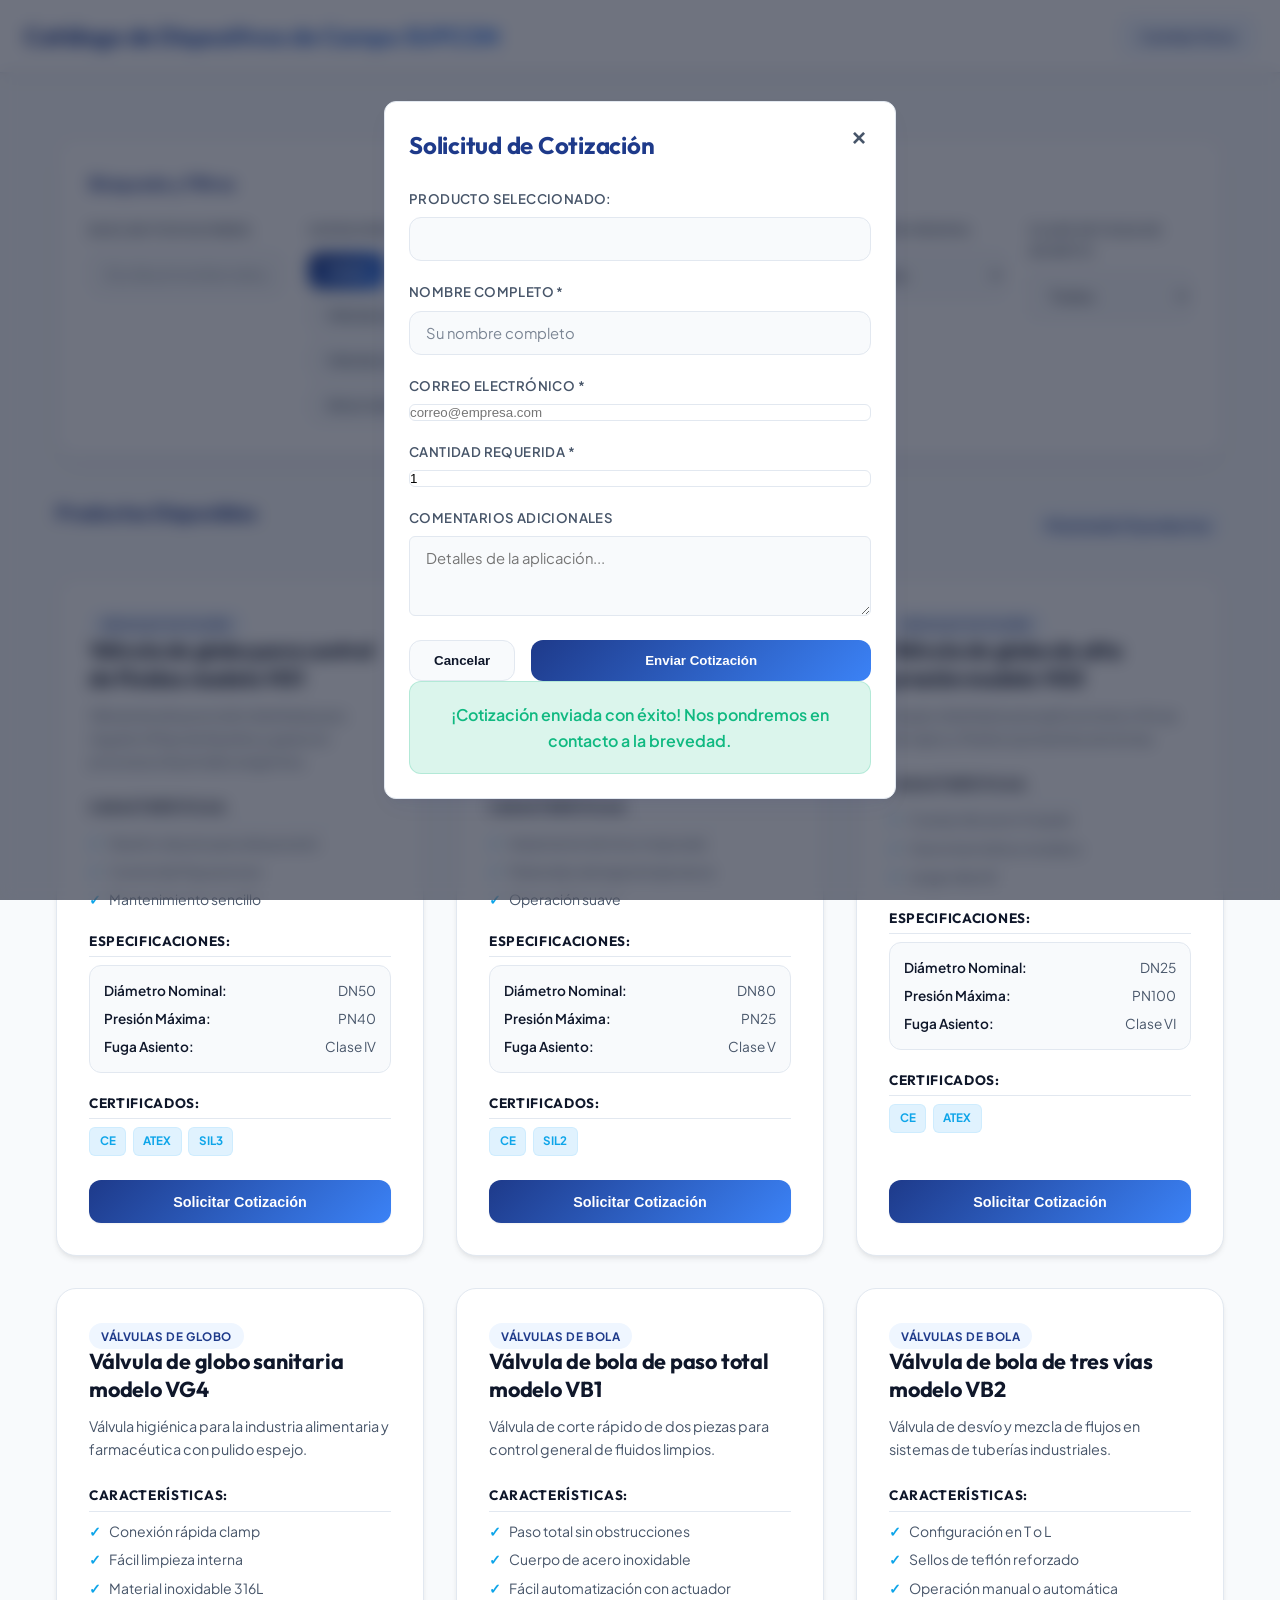
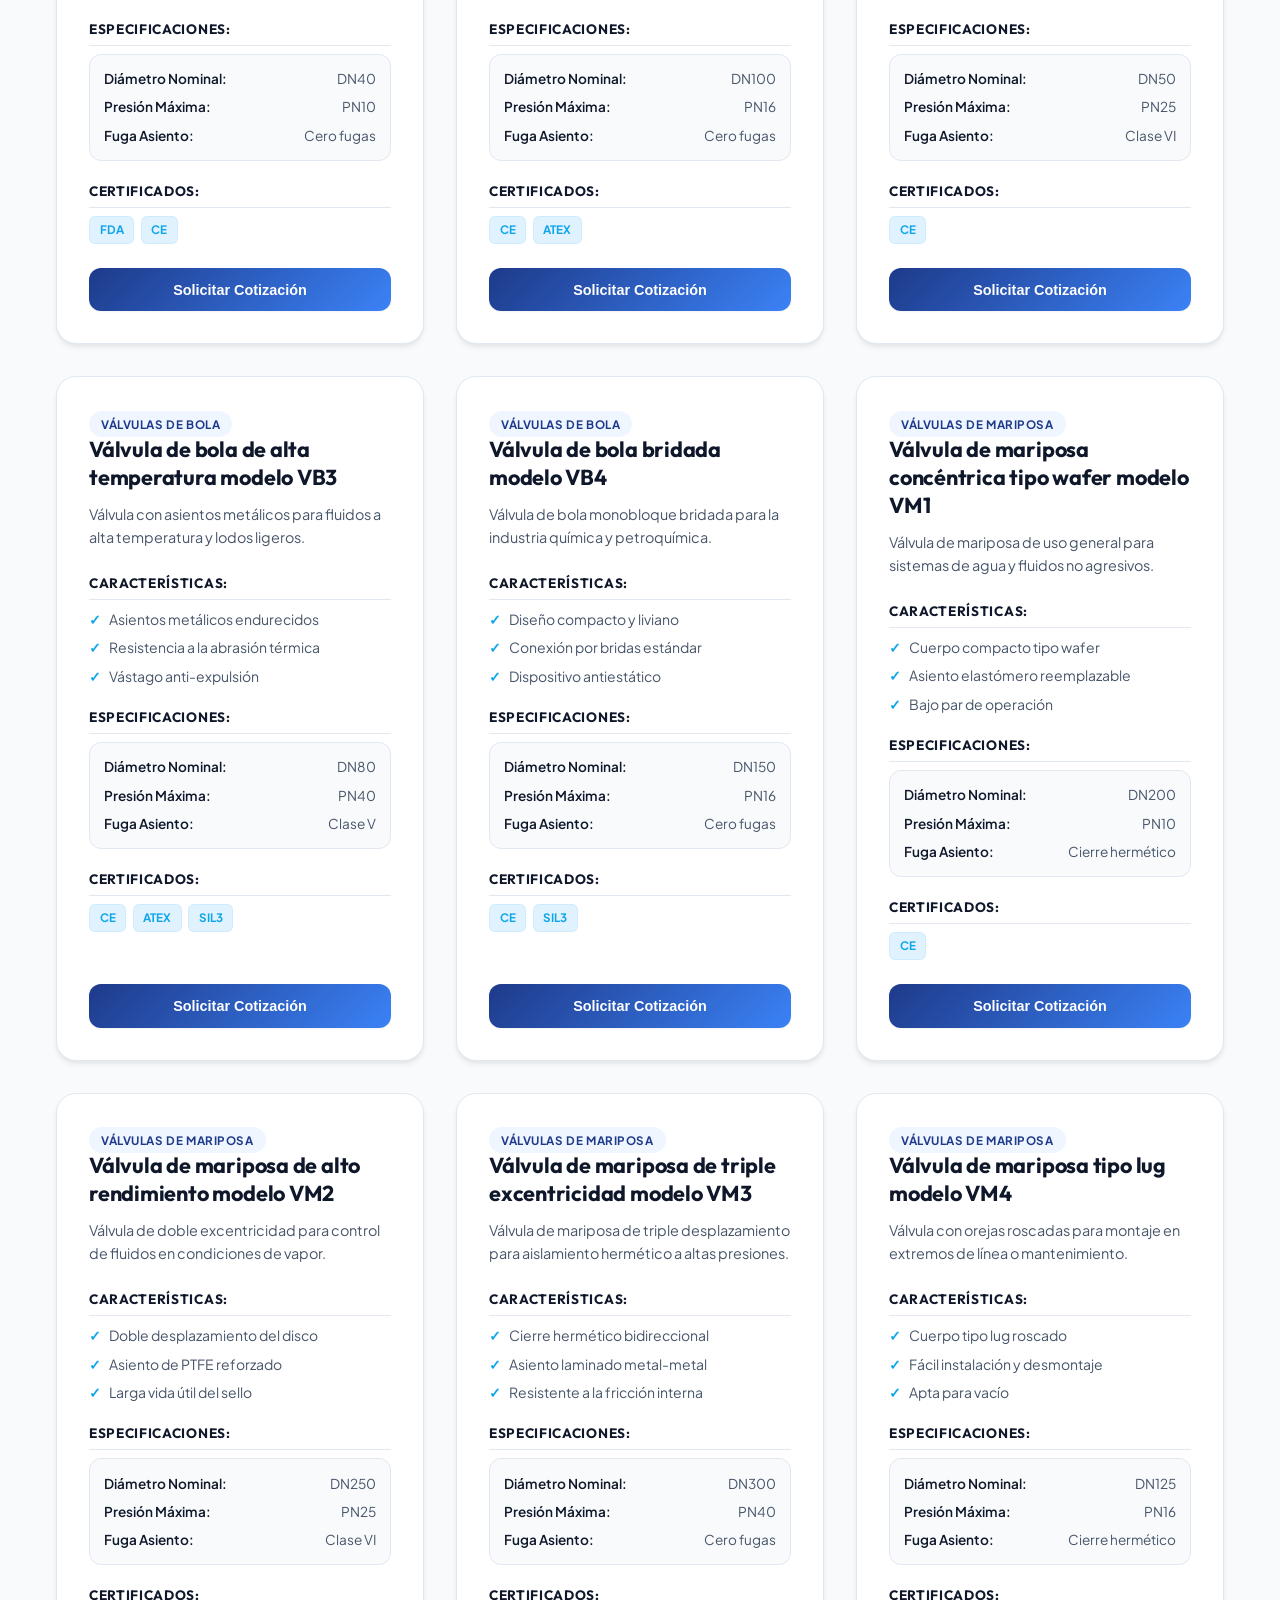
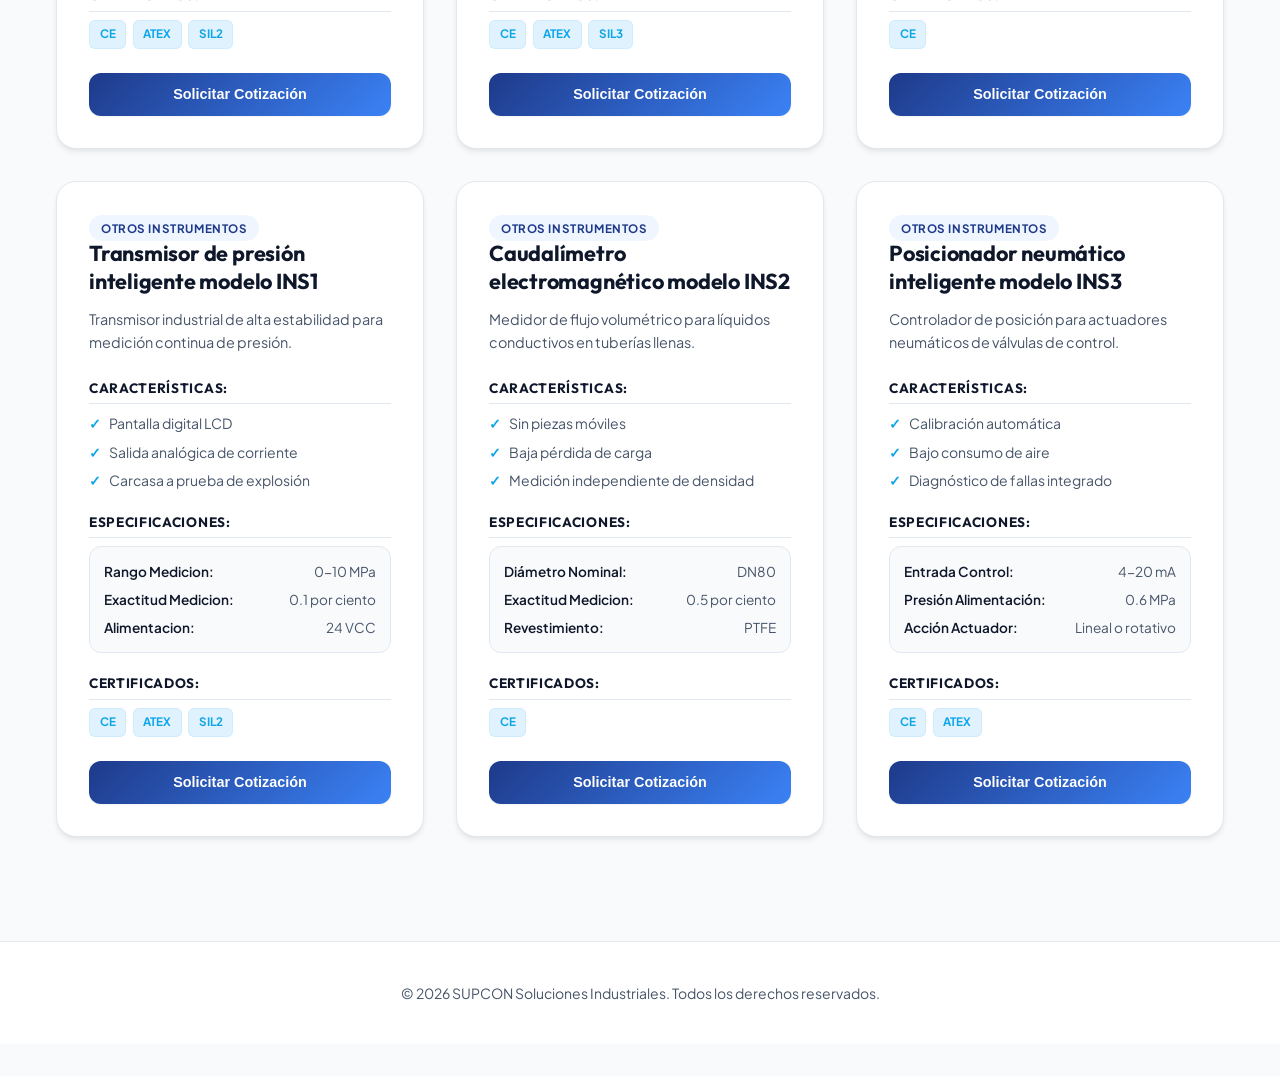
==== SUPCON Soluciones /index.html @ 334c33eb "Fix catalog offline blank page issue, apply premium styles, and push catalog to GitHub" ====
<!DOCTYPE html>
<html lang="es" class="light">
<head>
  <meta charset="UTF-8">
  <meta name="viewport" content="width=device-width, initial-scale=1.0">
  <title>Catálogo de Dispositivos de Campo SUPCON</title>
  <link rel="stylesheet" href="css/styles.css">
</head>
<body class="bg-gray-100 text-gray-900 transition-colors duration-300">
  <header class="bg-white shadow-md py-4 px-6 flex justify-between items-center transition-colors duration-300">
    <div class="header-logo">
      <h1 class="text-xl font-bold text-blue-800" id="header-title">Catálogo de Dispositivos de Campo SUPCON</h1>
    </div>
    <div>
      <button id="theme-toggle" class="bg-gray-200 hover:bg-gray-300 text-gray-800 font-semibold py-2 px-4 rounded transition-colors duration-300">
        Cambiar Tema
      </button>
    </div>
  </header>

  <main class="max-w-7xl mx-auto p-6">
    <!-- Buscador y Filtros -->
    <section class="bg-white rounded-lg shadow p-6 mb-8 transition-colors duration-300">
      <h2 class="text-lg font-semibold mb-4 text-blue-800">Búsqueda y Filtros</h2>
      <div class="filters-grid">
        <!-- Búsqueda -->
        <div class="filter-group">
          <label for="search-input" class="block text-sm font-medium text-gray-700">Buscar por nombre:</label>
          <input type="text" id="search-input" placeholder="Escriba el nombre del producto..." class="mt-1 block w-full rounded border-gray-300 shadow-sm focus:border-blue-500 focus:ring-blue-500">
        </div>

        <!-- Categoría -->
        <div class="filter-group">
          <label class="block text-sm font-medium text-gray-700">Categoría:</label>
          <div class="category-nav mt-1 flex flex-wrap gap-2" id="category-nav-container">
            <button class="cat-btn active" data-category="Todos">Todos</button>
            <button class="cat-btn" data-category="Válvulas de Globo">Válvulas de Globo</button>
            <button class="cat-btn" data-category="Válvulas de Bola">Válvulas de Bola</button>
            <button class="cat-btn" data-category="Válvulas de Mariposa">Válvulas de Mariposa</button>
            <button class="cat-btn" data-category="Otros Instrumentos">Otros Instrumentos</button>
          </div>
        </div>

        <!-- Filtros Avanzados -->
        <div class="filter-group">
          <label for="filter-size" class="block text-sm font-medium text-gray-700">Diámetro Nominal:</label>
          <select id="filter-size" class="mt-1 block w-full rounded border-gray-300 shadow-sm focus:border-blue-500 focus:ring-blue-500">
            <option value="Todos">Todos</option>
            <option value="DN25">DN25</option>
            <option value="DN40">DN40</option>
            <option value="DN50">DN50</option>
            <option value="DN80">DN80</option>
            <option value="DN100">DN100</option>
            <option value="DN125">DN125</option>
            <option value="DN150">DN150</option>
            <option value="DN200">DN200</option>
            <option value="DN255">DN250</option> <!-- Match VM2 -->
            <option value="DN250">DN250</option>
            <option value="DN300">DN300</option>
          </select>
        </div>

        <div class="filter-group">
          <label for="filter-pressure" class="block text-sm font-medium text-gray-700">Presión Máxima:</label>
          <select id="filter-pressure" class="mt-1 block w-full rounded border-gray-300 shadow-sm focus:border-blue-500 focus:ring-blue-500">
            <option value="Todos">Todos</option>
            <option value="PN10">PN10</option>
            <option value="PN16">PN16</option>
            <option value="PN25">PN25</option>
            <option value="PN40">PN40</option>
            <option value="PN100">PN100</option>
          </select>
        </div>

        <div class="filter-group">
          <label for="filter-leakage" class="block text-sm font-medium text-gray-700">Clase de Fuga de Asiento:</label>
          <select id="filter-leakage" class="mt-1 block w-full rounded border-gray-300 shadow-sm focus:border-blue-500 focus:ring-blue-500">
            <option value="Todos">Todos</option>
            <option value="Clase IV">Clase IV</option>
            <option value="Clase V">Clase V</option>
            <option value="Clase VI">Clase VI</option>
            <option value="Cero fugas">Cero fugas</option>
            <option value="Cierre hermético">Cierre hermético</option>
          </select>
        </div>
      </div>
    </section>

    <!-- Catálogo de Productos -->
    <section>
      <div class="flex justify-between items-center mb-4">
        <h2 class="text-xl font-bold text-blue-800">Productos Disponibles</h2>
        <span id="product-count" class="text-sm font-semibold text-gray-600">Mostrando 0 productos</span>
      </div>
      <div id="product-grid" class="product-grid">
        <!-- Las tarjetas de productos se cargarán dinámicamente -->
        <p class="text-gray-500 text-center w-full py-8" id="no-products-message">Cargando catálogo de productos...</p>
      </div>
    </section>
  </main>

  <!-- Modal de Solicitud de Cotización -->
  <div id="quote-modal" class="modal hidden">
    <div class="modal-overlay"></div>
    <div class="modal-container bg-white rounded-lg shadow-lg max-w-md w-full p-6 relative">
      <button id="close-modal" class="absolute top-3 right-3 text-gray-500 hover:text-gray-800 text-xl font-bold">&times;</button>
      <h3 class="text-lg font-bold text-blue-800 mb-4" id="modal-title">Solicitud de Cotización</h3>
      
      <form id="quote-form">
        <div class="mb-4">
          <label class="block text-sm font-medium text-gray-700">Producto Seleccionado:</label>
          <input type="text" id="quote-product-name" readonly class="mt-1 block w-full rounded border-gray-300 bg-gray-100 shadow-sm focus:outline-none">
        </div>
        
        <div class="mb-4">
          <label for="client-name" class="block text-sm font-medium text-gray-700">Nombre Completo *</label>
          <input type="text" id="client-name" required placeholder="Su nombre completo" class="mt-1 block w-full rounded border-gray-300 shadow-sm focus:border-blue-500 focus:ring-blue-500">
        </div>

        <div class="mb-4">
          <label for="client-email" class="block text-sm font-medium text-gray-700">Correo Electrónico *</label>
          <input type="email" id="client-email" required placeholder="correo@empresa.com" class="mt-1 block w-full rounded border-gray-300 shadow-sm focus:border-blue-500 focus:ring-blue-500">
        </div>

        <div class="mb-4">
          <label for="quote-qty" class="block text-sm font-medium text-gray-700">Cantidad Requerida *</label>
          <input type="number" id="quote-qty" required min="1" value="1" class="mt-1 block w-full rounded border-gray-300 shadow-sm focus:border-blue-500 focus:ring-blue-500">
        </div>

        <div class="mb-4">
          <label for="quote-comments" class="block text-sm font-medium text-gray-700">Comentarios Adicionales</label>
          <textarea id="quote-comments" rows="3" placeholder="Detalles de la aplicación..." class="mt-1 block w-full rounded border-gray-300 shadow-sm focus:border-blue-500 focus:ring-blue-500"></textarea>
        </div>

        <div class="flex justify-end gap-3 mt-6">
          <button type="button" id="cancel-quote" class="bg-gray-300 hover:bg-gray-400 text-gray-800 font-semibold py-2 px-4 rounded">Cancelar</button>
          <button type="submit" id="submit-quote" class="bg-blue-800 hover:bg-blue-900 text-white font-semibold py-2 px-4 rounded">Enviar Cotización</button>
        </div>
      </form>

      <!-- Mensaje de Éxito -->
      <div id="quote-success-message" class="hidden mt-4 p-4 bg-green-100 text-green-800 rounded text-center font-semibold">
        ¡Cotización enviada con éxito! Nos pondremos en contacto a la brevedad.
      </div>
    </div>
  </div>

  <footer class="bg-gray-800 text-gray-300 text-center py-6 mt-12 transition-colors duration-300">
    <p>&copy; 2026 SUPCON Soluciones Industriales. Todos los derechos reservados.</p>
  </footer>

  <script src="js/productos.js"></script>
  <script src="js/app.js"></script>
</body>
</html>
---- SUPCON Soluciones /css/styles.css ----
@import url('https://fonts.googleapis.com/css2?family=Outfit:wght@300;400;500;600;700&family=Plus+Jakarta+Sans:wght@300;400;500;600;700&display=swap');

:root {
  --font-primary: 'Plus Jakarta Sans', -apple-system, sans-serif;
  --font-display: 'Outfit', sans-serif;
  
  /* Light Theme Palette */
  --bg-main: #f8fafc;
  --bg-card: #ffffff;
  --bg-header: #ffffff;
  --text-main: #0f172a;
  --text-muted: #475569;
  --border-color: #e2e8f0;
  --primary: #1e3a8a;
  --primary-gradient: linear-gradient(135deg, #1e3a8a 0%, #3b82f6 100%);
  --primary-hover: #1d4ed8;
  --primary-light: #eff6ff;
  --accent: #0ea5e9;
  --accent-light: #e0f2fe;
  --shadow-sm: 0 1px 2px 0 rgba(0, 0, 0, 0.05);
  --shadow-md: 0 4px 6px -1px rgba(0, 0, 0, 0.07), 0 2px 4px -1px rgba(0, 0, 0, 0.04);
  --shadow-lg: 0 10px 25px -5px rgba(30, 58, 138, 0.05), 0 8px 10px -6px rgba(30, 58, 138, 0.05);
  --shadow-hover: 0 20px 35px -5px rgba(30, 58, 138, 0.12), 0 12px 16px -8px rgba(30, 58, 138, 0.08);
  --radius-sm: 0.375rem;
  --radius-md: 0.75rem;
  --radius-lg: 1.25rem;
  --transition-smooth: all 0.3s cubic-bezier(0.4, 0, 0.2, 1);
}

html.dark {
  /* Dark Theme Palette */
  --bg-main: #080c14;
  --bg-card: #111827;
  --bg-header: #111827;
  --text-main: #f8fafc;
  --text-muted: #94a3b8;
  --border-color: #1f2937;
  --primary: #3b82f6;
  --primary-gradient: linear-gradient(135deg, #3b82f6 0%, #1d4ed8 100%);
  --primary-hover: #60a5fa;
  --primary-light: rgba(59, 130, 246, 0.1);
  --accent: #38bdf8;
  --accent-light: rgba(56, 189, 248, 0.15);
  --shadow-sm: 0 1px 2px 0 rgba(0, 0, 0, 0.5);
  --shadow-md: 0 4px 6px -1px rgba(0, 0, 0, 0.3), 0 2px 4px -1px rgba(0, 0, 0, 0.2);
  --shadow-lg: 0 10px 25px -5px rgba(0, 0, 0, 0.4), 0 8px 10px -6px rgba(0, 0, 0, 0.3);
  --shadow-hover: 0 20px 35px -5px rgba(59, 130, 246, 0.15), 0 12px 16px -8px rgba(59, 130, 246, 0.1);
}

/* General Reset */
* {
  box-sizing: border-box;
  margin: 0;
  padding: 0;
}

body {
  font-family: var(--font-primary);
  line-height: 1.6;
  background-color: var(--bg-main);
  color: var(--text-main);
  transition: var(--transition-smooth);
  padding-bottom: 2rem;
}

/* Header Styles */
header {
  background-color: var(--bg-header);
  border-bottom: 1px solid var(--border-color);
  padding: 1.25rem 2rem;
  display: flex;
  justify-content: space-between;
  align-items: center;
  position: sticky;
  top: 0;
  z-index: 40;
  backdrop-filter: blur(12px);
  background-color: rgba(255, 255, 255, 0.85);
  transition: var(--transition-smooth);
}

html.dark header {
  background-color: rgba(17, 24, 39, 0.85);
}

.header-logo h1 {
  font-family: var(--font-display);
  font-size: 1.5rem;
  font-weight: 700;
  background: var(--primary-gradient);
  -webkit-background-clip: text;
  -webkit-text-fill-color: transparent;
  letter-spacing: -0.02em;
}

#theme-toggle {
  background-color: var(--primary-light);
  color: var(--primary);
  border: 1px solid transparent;
  font-family: var(--font-primary);
  font-weight: 600;
  font-size: 0.875rem;
  padding: 0.625rem 1.25rem;
  border-radius: var(--radius-md);
  cursor: pointer;
  transition: var(--transition-smooth);
  display: flex;
  align-items: center;
  gap: 0.5rem;
}

#theme-toggle:hover {
  background: var(--primary-gradient);
  color: #ffffff;
  transform: translateY(-1px);
  box-shadow: var(--shadow-md);
}

/* Main Container */
main {
  max-w: 80rem;
  width: 95%;
  margin: 2.5rem auto;
}

/* Filters Section (Glassmorphism) */
section.bg-white {
  background-color: var(--bg-card);
  border: 1px solid var(--border-color);
  border-radius: var(--radius-lg);
  padding: 2rem;
  margin-bottom: 2.5rem;
  box-shadow: var(--shadow-lg);
  transition: var(--transition-smooth);
}

section h2 {
  font-family: var(--font-display);
  font-size: 1.25rem;
  font-weight: 700;
  margin-bottom: 1.5rem;
  color: var(--primary);
  letter-spacing: -0.01em;
  display: flex;
  align-items: center;
  gap: 0.5rem;
}

.filters-grid {
  display: grid;
  grid-template-columns: 1fr;
  gap: 1.5rem;
}

@media (min-width: 768px) {
  .filters-grid {
    grid-template-columns: 1fr 1fr;
  }
}

@media (min-width: 1280px) {
  .filters-grid {
    grid-template-columns: 1.2fr 2fr 1fr 1fr 1fr;
  }
}

.filter-group {
  display: flex;
  flex-direction: column;
  gap: 0.5rem;
}

.filter-group label {
  font-size: 0.825rem;
  font-weight: 600;
  color: var(--text-muted);
  text-transform: uppercase;
  letter-spacing: 0.05em;
}

/* Input Styles */
input[type="text"],
select,
textarea {
  font-family: var(--font-primary);
  font-size: 0.925rem;
  background-color: var(--bg-main);
  color: var(--text-main);
  border: 1.5px solid var(--border-color);
  border-radius: var(--radius-md);
  padding: 0.75rem 1rem;
  outline: none;
  transition: var(--transition-smooth);
}

input[type="text"]::placeholder {
  color: var(--text-muted);
  opacity: 0.7;
}

input[type="text"]:focus,
select:focus,
textarea:focus {
  border-color: var(--primary);
  box-shadow: 0 0 0 3px var(--primary-light);
}

/* Category Navigation Buttons */
.category-nav {
  display: flex;
  flex-wrap: wrap;
  gap: 0.5rem;
}

.cat-btn {
  background-color: var(--bg-main);
  color: var(--text-muted);
  border: 1.5px solid var(--border-color);
  padding: 0.625rem 1.15rem;
  border-radius: var(--radius-md);
  font-weight: 600;
  font-size: 0.85rem;
  cursor: pointer;
  transition: var(--transition-smooth);
}

.cat-btn:hover {
  border-color: var(--primary);
  color: var(--primary);
  transform: translateY(-1px);
}

.cat-btn.active {
  background: var(--primary-gradient);
  color: #ffffff;
  border-color: transparent;
  box-shadow: var(--shadow-md);
}

/* Grid Layout for Products */
.product-grid {
  display: grid;
  grid-template-columns: 1fr;
  gap: 2rem;
  margin-top: 1.5rem;
}

@media (min-width: 768px) {
  .product-grid {
    grid-template-columns: repeat(2, 1fr);
  }
}

@media (min-width: 1150px) {
  .product-grid {
    grid-template-columns: repeat(3, 1fr);
  }
}

/* Product Card - Elevated Design */
.product-card {
  background-color: var(--bg-card);
  border: 1px solid var(--border-color);
  border-radius: var(--radius-lg);
  padding: 2rem;
  display: flex;
  flex-direction: column;
  justify-content: space-between;
  box-shadow: var(--shadow-md);
  transition: var(--transition-smooth);
  position: relative;
  overflow: hidden;
}

.product-card::before {
  content: '';
  position: absolute;
  top: 0;
  left: 0;
  right: 0;
  height: 4px;
  background: var(--primary-gradient);
  opacity: 0;
  transition: var(--transition-smooth);
}

.product-card:hover {
  transform: translateY(-6px);
  box-shadow: var(--shadow-hover);
  border-color: rgba(59, 130, 246, 0.2);
}

.product-card:hover::before {
  opacity: 1;
}

.product-card .cat-badge {
  align-self: flex-start;
  background-color: var(--primary-light);
  color: var(--primary);
  font-family: var(--font-primary);
  font-size: 0.725rem;
  font-weight: 700;
  text-transform: uppercase;
  letter-spacing: 0.05em;
  padding: 0.35rem 0.75rem;
  border-radius: 9999px;
  margin-bottom: 1.25rem;
}

.product-card h3 {
  font-family: var(--font-display);
  font-size: 1.35rem;
  font-weight: 700;
  line-height: 1.3;
  margin-bottom: 0.75rem;
  color: var(--text-main);
  letter-spacing: -0.01em;
}

.product-card p.desc {
  font-size: 0.9rem;
  color: var(--text-muted);
  margin-bottom: 1.5rem;
  flex-grow: 1;
}

.product-card h4 {
  font-family: var(--font-display);
  font-size: 0.85rem;
  font-weight: 700;
  text-transform: uppercase;
  letter-spacing: 0.05em;
  color: var(--text-main);
  margin-top: 1.25rem;
  margin-bottom: 0.5rem;
  border-bottom: 1px solid var(--border-color);
  padding-bottom: 0.25rem;
}

/* Features List */
.product-card ul.features {
  list-style-type: none;
  font-size: 0.875rem;
  color: var(--text-muted);
  margin-bottom: 1.25rem;
  display: flex;
  flex-direction: column;
  gap: 0.375rem;
}

.product-card ul.features li {
  display: flex;
  align-items: flex-start;
  gap: 0.5rem;
}

.product-card ul.features li::before {
  content: "✓";
  color: var(--accent);
  font-weight: 800;
}

/* Specifications Block */
.product-card div.specs {
  display: flex;
  flex-direction: column;
  gap: 0.4rem;
  font-size: 0.85rem;
  color: var(--text-muted);
  background-color: var(--bg-main);
  padding: 0.85rem;
  border-radius: var(--radius-md);
  margin-bottom: 1.25rem;
  border: 1px solid var(--border-color);
}

.product-card div.specs div {
  display: flex;
  justify-content: space-between;
}

.product-card div.specs strong {
  color: var(--text-main);
  font-weight: 600;
  text-transform: capitalize;
}

/* Certificates Badges */
.product-card div.certs {
  display: flex;
  flex-wrap: wrap;
  gap: 0.4rem;
  margin-bottom: 1.5rem;
}

.product-card div.certs span {
  background-color: var(--accent-light);
  color: var(--accent);
  font-size: 0.725rem;
  font-weight: 700;
  padding: 0.25rem 0.6rem;
  border-radius: var(--radius-sm);
  border: 1px solid rgba(56, 189, 248, 0.1);
}

/* Quote Button in Card */
.product-card button.quote-btn {
  background: var(--primary-gradient);
  color: #ffffff;
  border: none;
  padding: 0.85rem 1.5rem;
  border-radius: var(--radius-md);
  font-weight: 700;
  font-size: 0.9rem;
  cursor: pointer;
  width: 100%;
  transition: var(--transition-smooth);
  display: flex;
  justify-content: center;
  align-items: center;
  box-shadow: var(--shadow-sm);
}

.product-card button.quote-btn:hover {
  transform: translateY(-1px);
  box-shadow: var(--shadow-md);
  filter: brightness(1.15);
}

/* Count and Headings formatting */
#product-count {
  font-size: 0.875rem;
  font-weight: 700;
  color: var(--text-muted);
  background-color: var(--primary-light);
  padding: 0.35rem 0.85rem;
  border-radius: 9999px;
  color: var(--primary);
}

/* Modal Popup Window */
.modal {
  position: fixed;
  top: 0;
  left: 0;
  width: 100%;
  height: 100%;
  display: flex;
  align-items: center;
  justify-content: center;
  z-index: 100;
}

.modal-overlay {
  position: absolute;
  top: 0;
  left: 0;
  width: 100%;
  height: 100%;
  background-color: rgba(15, 23, 42, 0.6);
  backdrop-filter: blur(8px);
}

.modal-container {
  position: relative;
  background-color: var(--bg-card);
  border: 1px solid var(--border-color);
  border-radius: var(--radius-lg);
  max-width: 32rem;
  width: 90%;
  padding: 2.5rem;
  box-shadow: 0 25px 50px -12px rgba(0, 0, 0, 0.25);
  z-index: 101;
  transform: scale(1);
  transition: var(--transition-smooth);
  animation: modalEnter 0.3s cubic-bezier(0.34, 1.56, 0.64, 1);
}

@keyframes modalEnter {
  from {
    transform: scale(0.9);
    opacity: 0;
  }
  to {
    transform: scale(1);
    opacity: 1;
  }
}

#close-modal {
  position: absolute;
  top: 1.25rem;
  right: 1.25rem;
  color: var(--text-muted);
  background: transparent;
  border: none;
  font-size: 1.5rem;
  cursor: pointer;
  transition: var(--transition-smooth);
  width: 2rem;
  height: 2rem;
  display: flex;
  align-items: center;
  justify-content: center;
  border-radius: 50%;
}

/* Utility Tailwind-like styles mapped to theme variables */
.block { display: block; }
.w-full { width: 100%; }
.mt-1 { margin-top: 0.25rem; }
.mb-4 { margin-bottom: 1rem; }
.mt-6 { margin-top: 1.5rem; }
.flex { display: flex; }
.justify-between { justify-content: space-between; }
.justify-end { justify-content: flex-end; }
.items-center { align-items: center; }
.gap-2 { gap: 0.5rem; }
.gap-3 { gap: 0.75rem; }
.rounded { border-radius: var(--radius-sm); }
.rounded-lg { border-radius: var(--radius-md); }
.shadow { box-shadow: var(--shadow-md); }
.shadow-md { box-shadow: var(--shadow-md); }
.shadow-lg { box-shadow: var(--shadow-lg); }
.py-2 { padding-top: 0.5rem; padding-bottom: 0.5rem; }
.px-4 { padding-left: 1rem; padding-right: 1rem; }
.py-4 { padding-top: 1rem; padding-bottom: 1rem; }
.px-6 { padding-left: 1.5rem; padding-right: 1.5rem; }
.p-6 { padding: 1.5rem; }
.mb-8 { margin-bottom: 2rem; }
.text-lg { font-size: 1.125rem; }
.text-xl { font-size: 1.25rem; }
.font-bold { font-weight: 700; }
.font-semibold { font-weight: 600; }
.text-gray-600 { color: var(--text-muted); }
.text-gray-700 { color: var(--text-muted); }
.text-gray-800 { color: var(--text-main); }
.text-gray-900 { color: var(--text-main); }
.text-blue-800 { color: var(--primary); }
.bg-white { background-color: var(--bg-card); }
.bg-gray-100 { background-color: var(--bg-main); }
.bg-gray-200 { background-color: var(--primary-light); }
.border-gray-300 { border: 1.5px solid var(--border-color); }

#close-modal:hover {
  background-color: var(--bg-main);
  color: var(--text-main);
}

.modal h3 {
  font-family: var(--font-display);
  font-size: 1.5rem;
  font-weight: 700;
  color: var(--primary);
  margin-bottom: 1.5rem;
  letter-spacing: -0.01em;
}

/* Form Styles inside Modal */
.mb-4 {
  margin-bottom: 1.25rem;
}

.modal form label {
  display: block;
  font-size: 0.825rem;
  font-weight: 600;
  color: var(--text-muted);
  margin-bottom: 0.5rem;
  text-transform: uppercase;
  letter-spacing: 0.03em;
}

.modal form input[readonly] {
  background-color: var(--bg-main);
  border-color: var(--border-color);
  color: var(--primary);
  font-weight: 700;
}

.modal .flex {
  display: flex;
  gap: 1rem;
}

#cancel-quote {
  background-color: var(--bg-main);
  color: var(--text-main);
  border: 1px solid var(--border-color);
  padding: 0.75rem 1.5rem;
  border-radius: var(--radius-md);
  font-weight: 600;
  cursor: pointer;
  transition: var(--transition-smooth);
}

#cancel-quote:hover {
  background-color: var(--border-color);
}

#submit-quote {
  background: var(--primary-gradient);
  color: #ffffff;
  border: none;
  padding: 0.75rem 1.5rem;
  border-radius: var(--radius-md);
  font-weight: 700;
  cursor: pointer;
  transition: var(--transition-smooth);
  flex-grow: 1;
}

#submit-quote:hover {
  filter: brightness(1.1);
  box-shadow: var(--shadow-md);
}

/* Quote Success Alert */
#quote-success-message {
  background-color: rgba(16, 185, 129, 0.15);
  color: #10b981;
  border: 1.5px solid rgba(16, 185, 129, 0.2);
  padding: 1.25rem;
  border-radius: var(--radius-md);
  font-weight: 600;
  text-align: center;
}

/* Footer Section */
footer {
  border-top: 1px solid var(--border-color);
  background-color: var(--bg-card);
  padding: 2.5rem 2rem;
  text-align: center;
  font-size: 0.875rem;
  color: var(--text-muted);
  margin-top: 5rem;
}

/* Scrollbar Styling */
::-webkit-scrollbar {
  width: 8px;
}
::-webkit-scrollbar-track {
  background: var(--bg-main);
}
::-webkit-scrollbar-thumb {
  background: var(--border-color);
  border-radius: 4px;
}
::-webkit-scrollbar-thumb:hover {
  background: var(--text-muted);
}
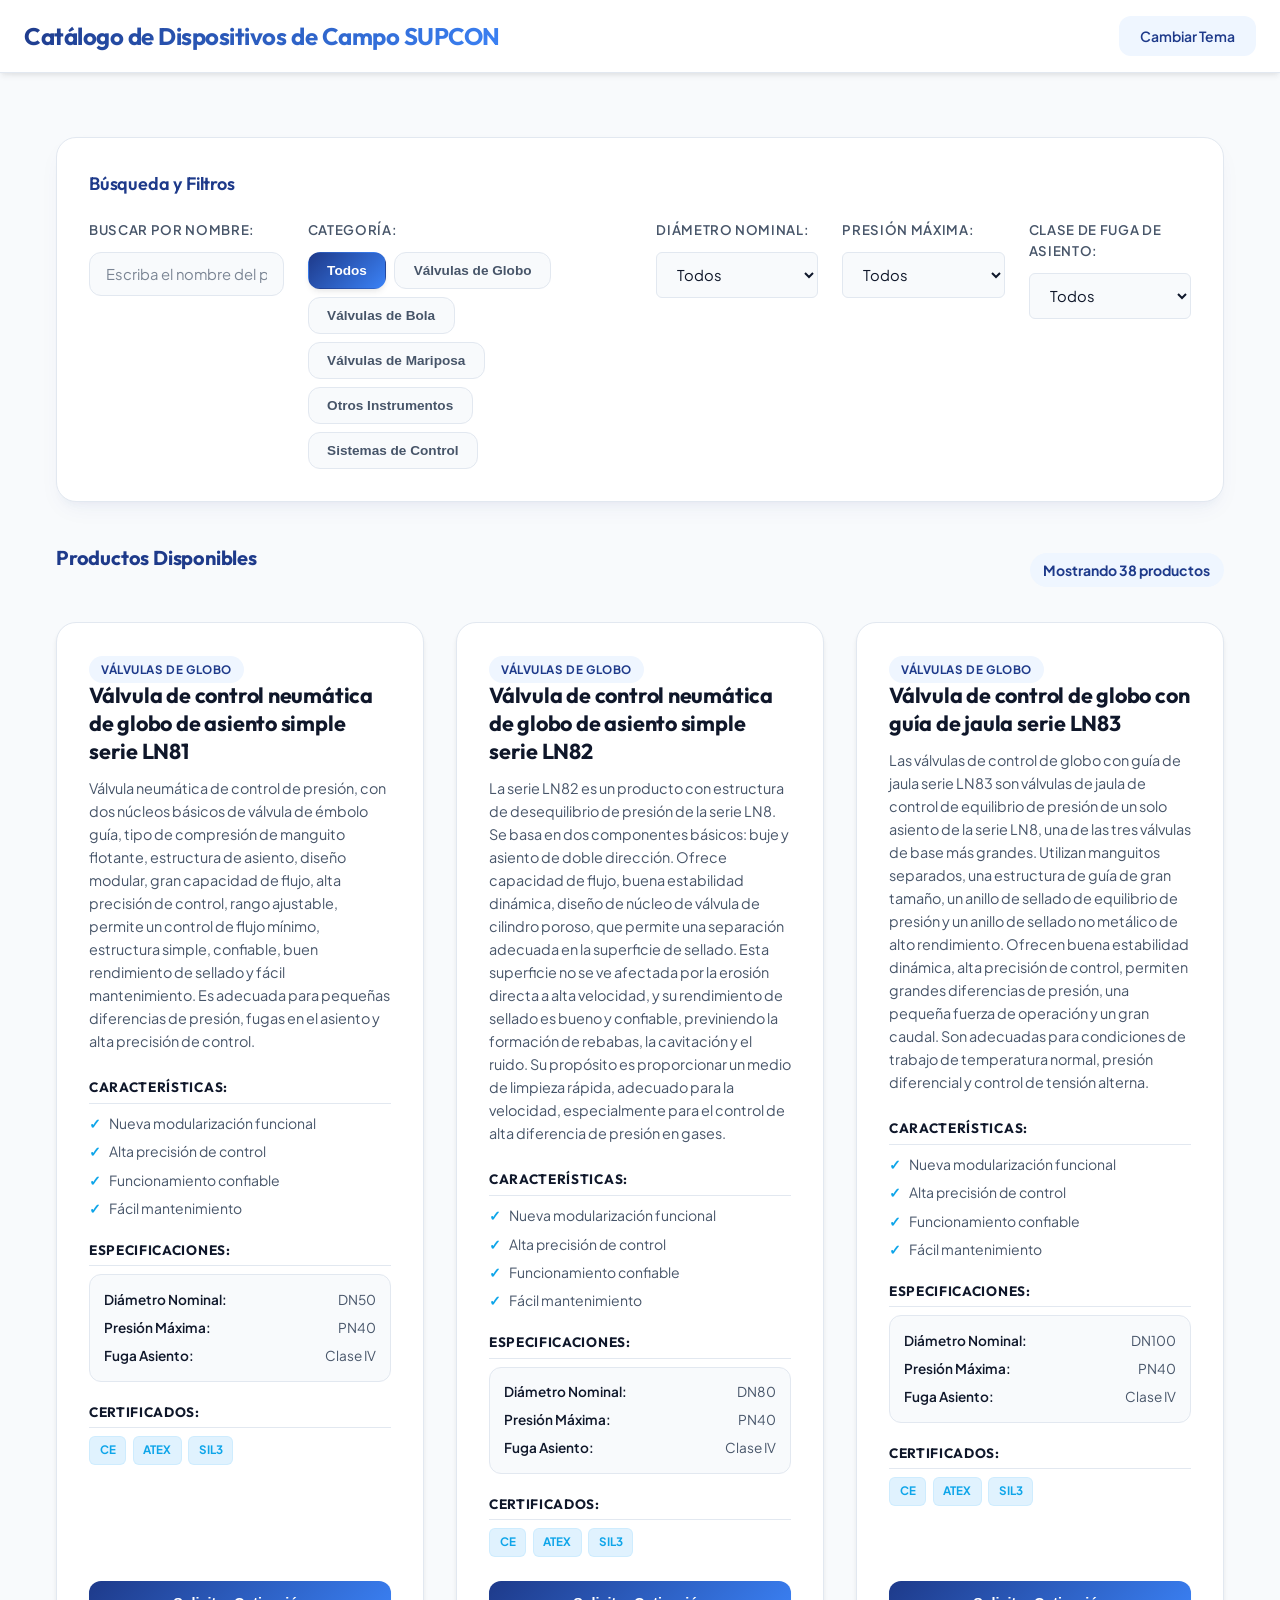
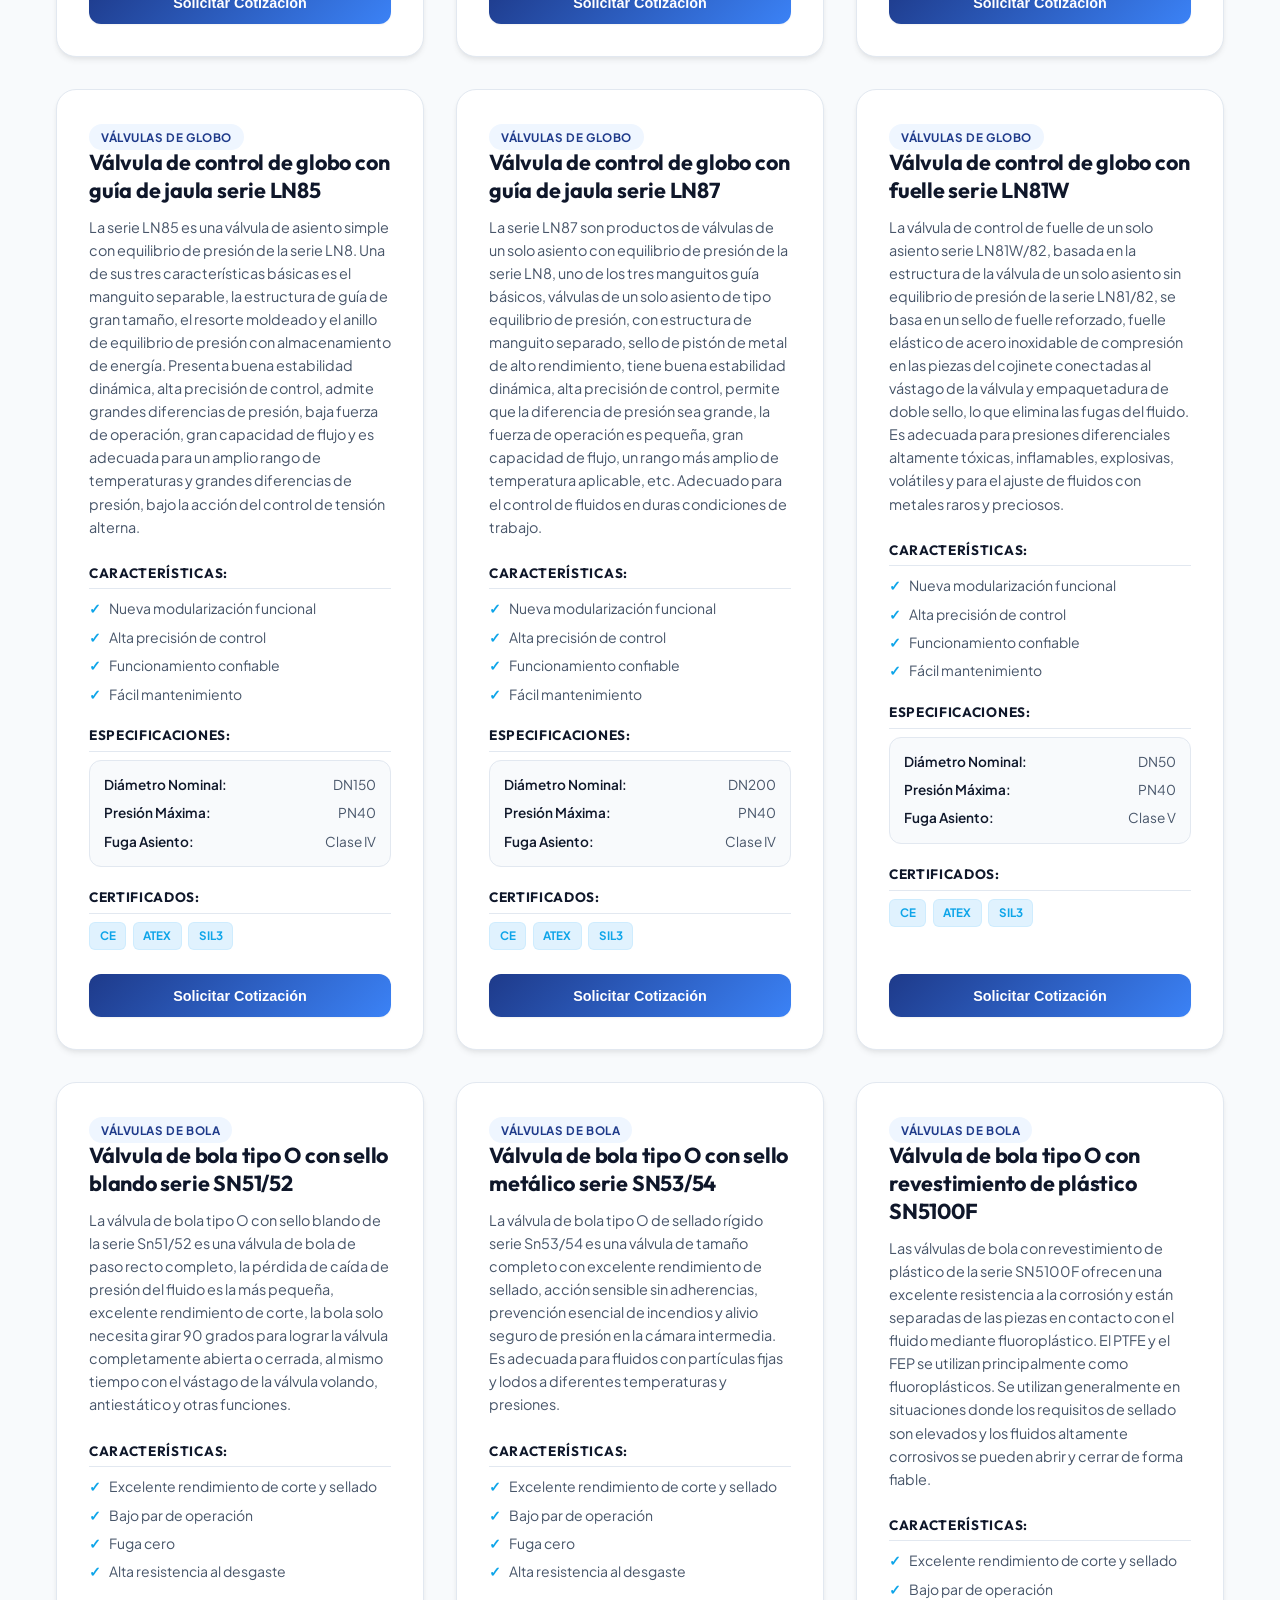
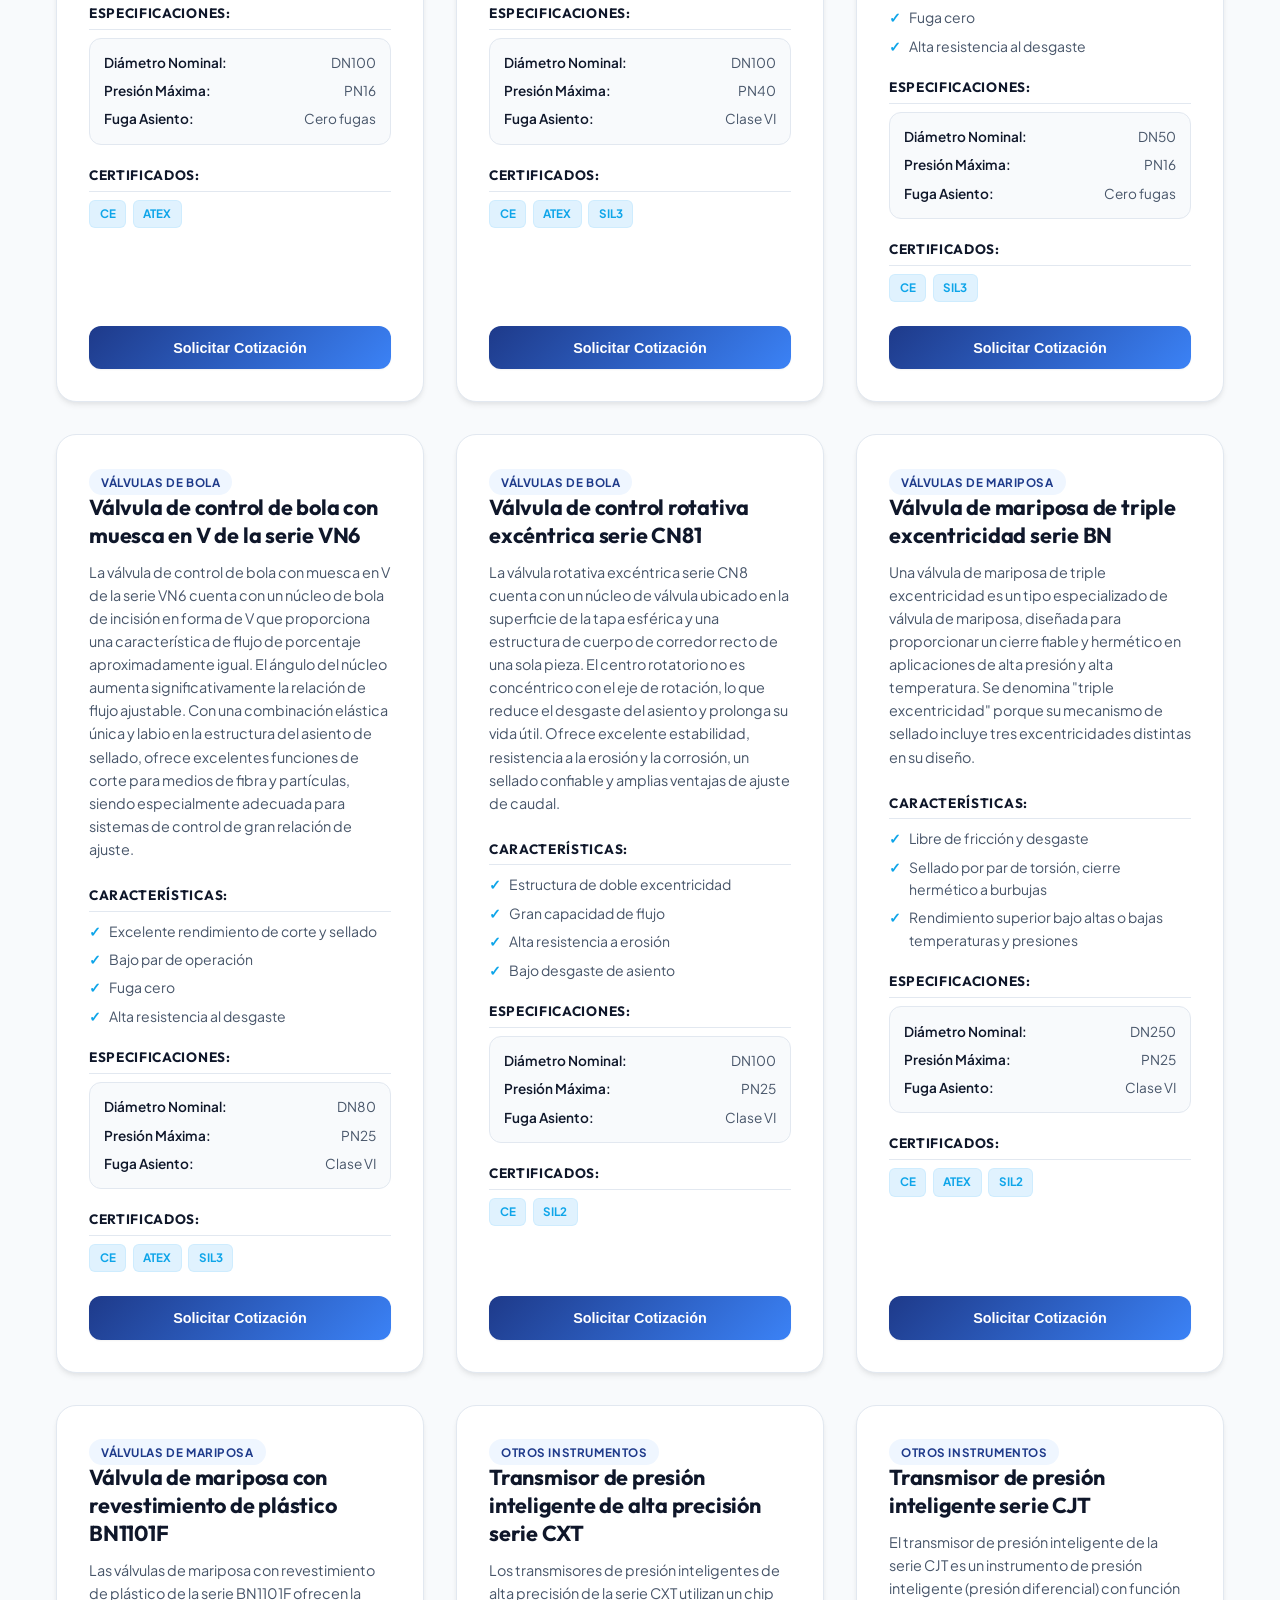
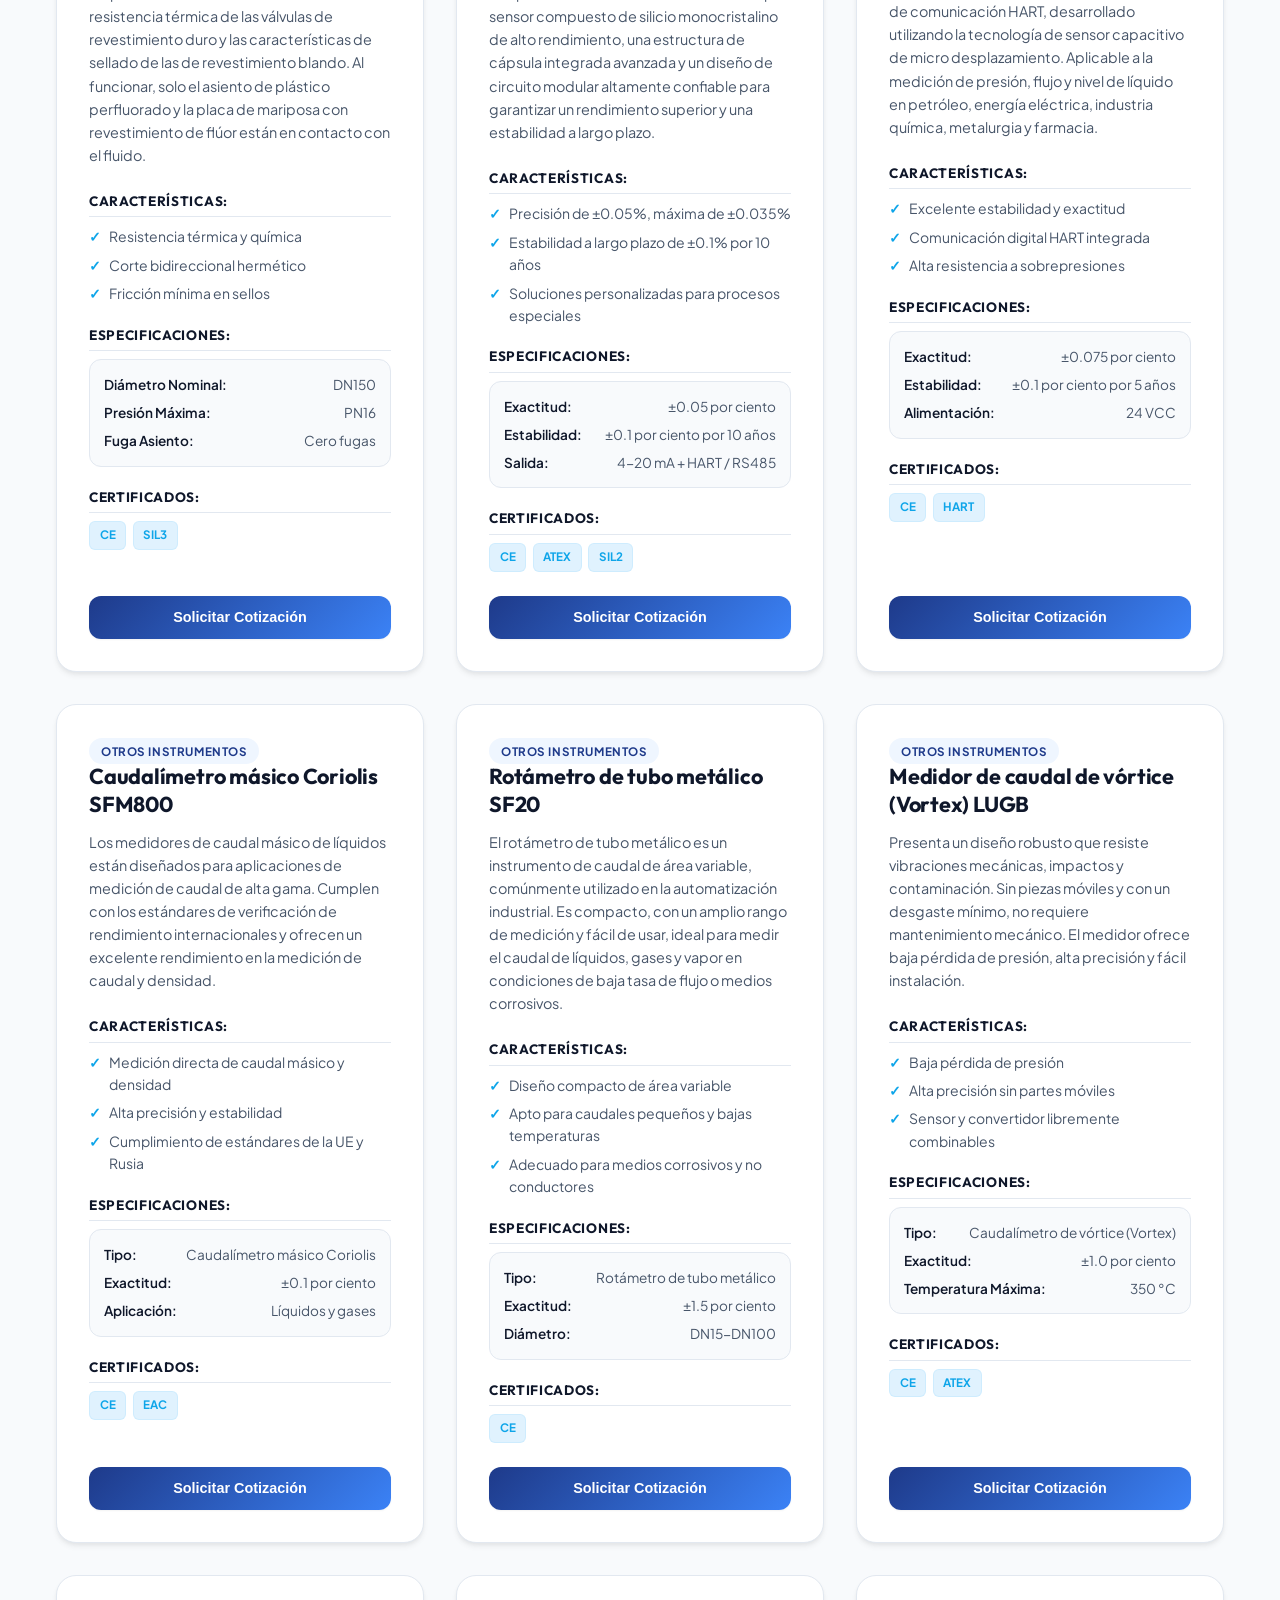
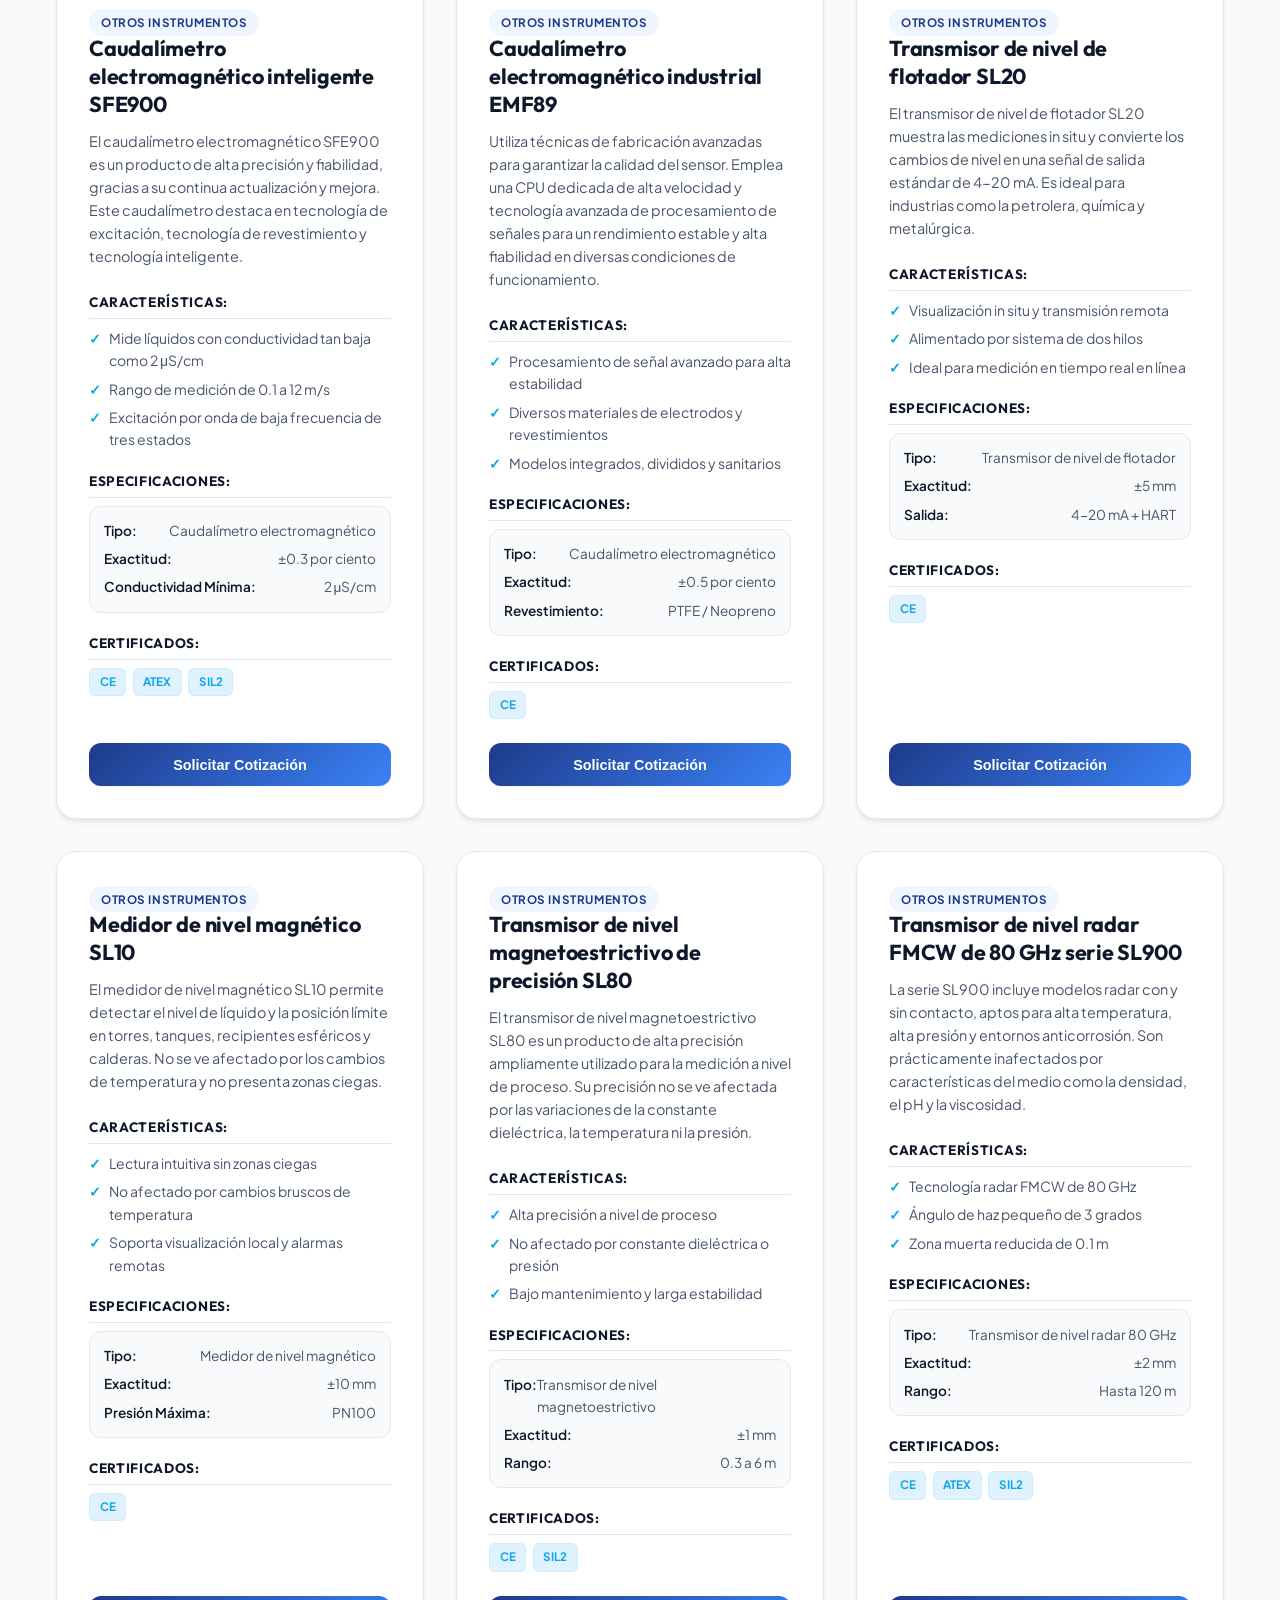
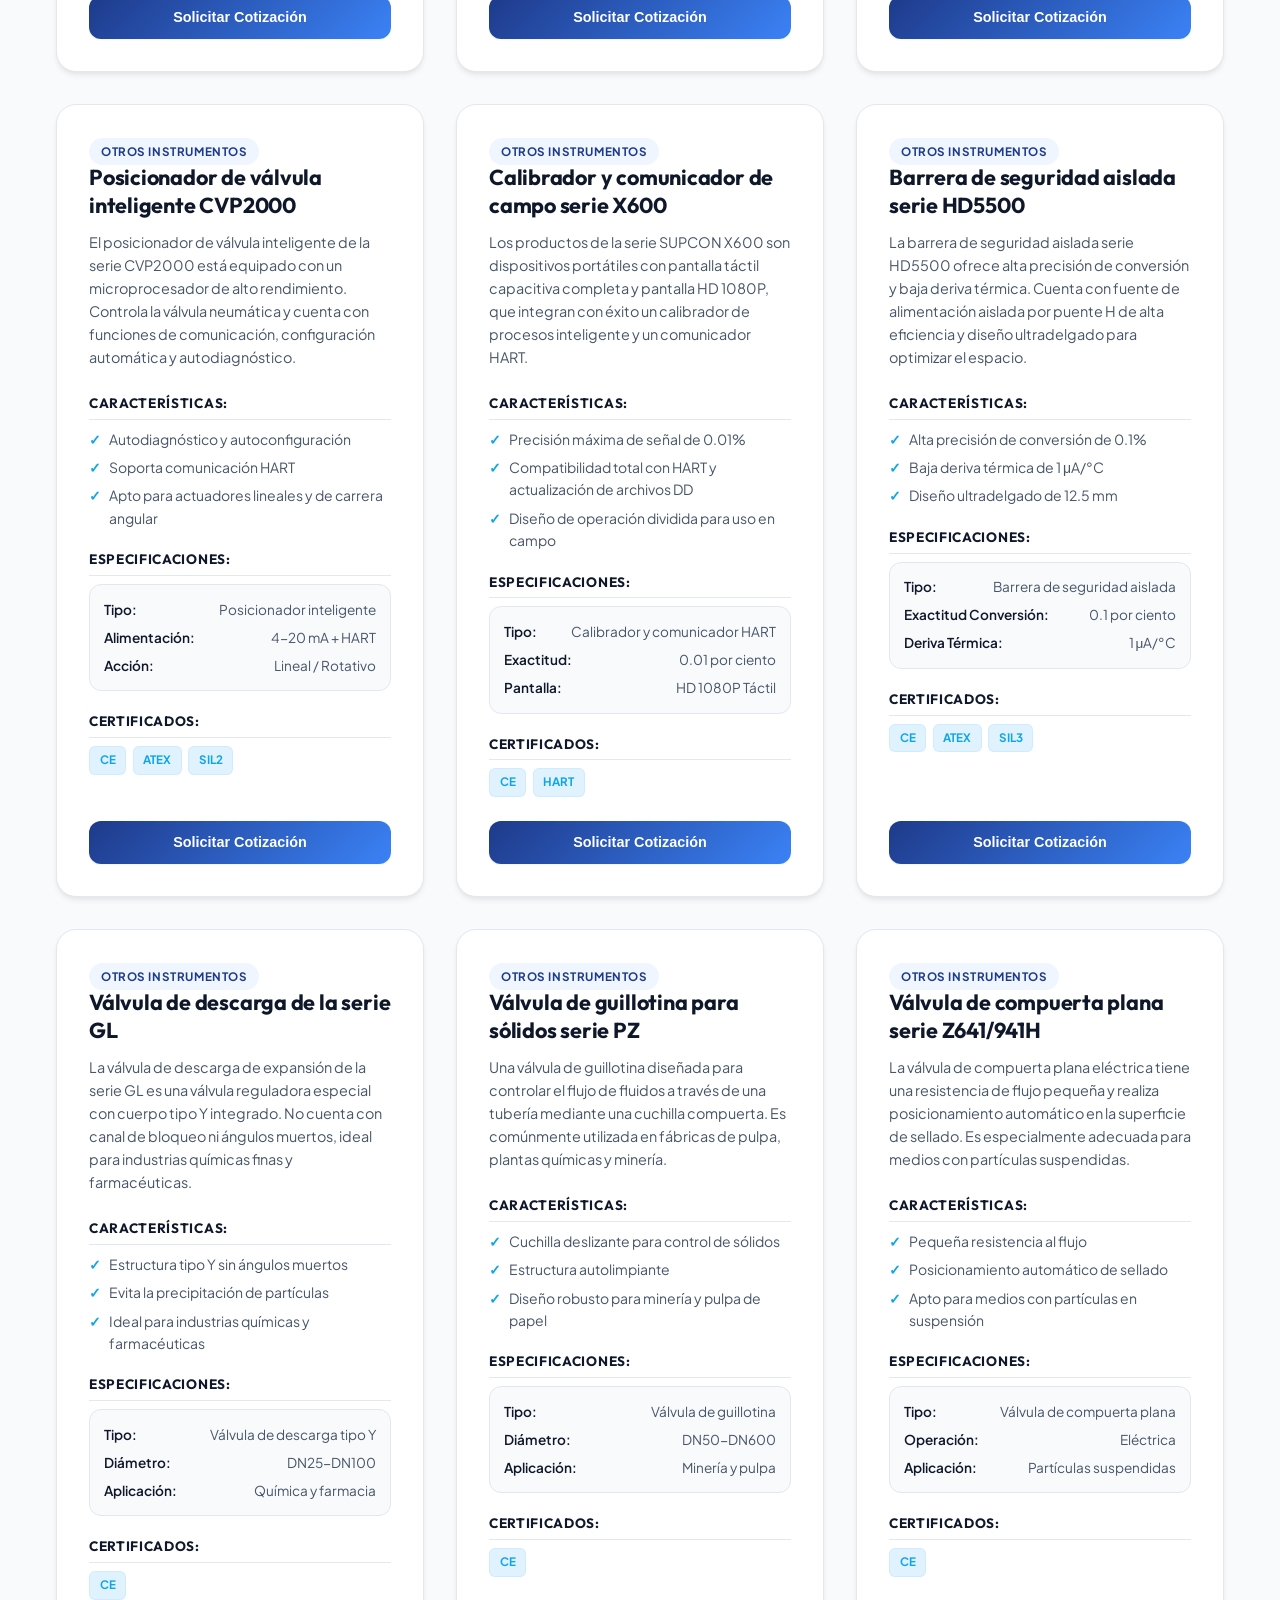
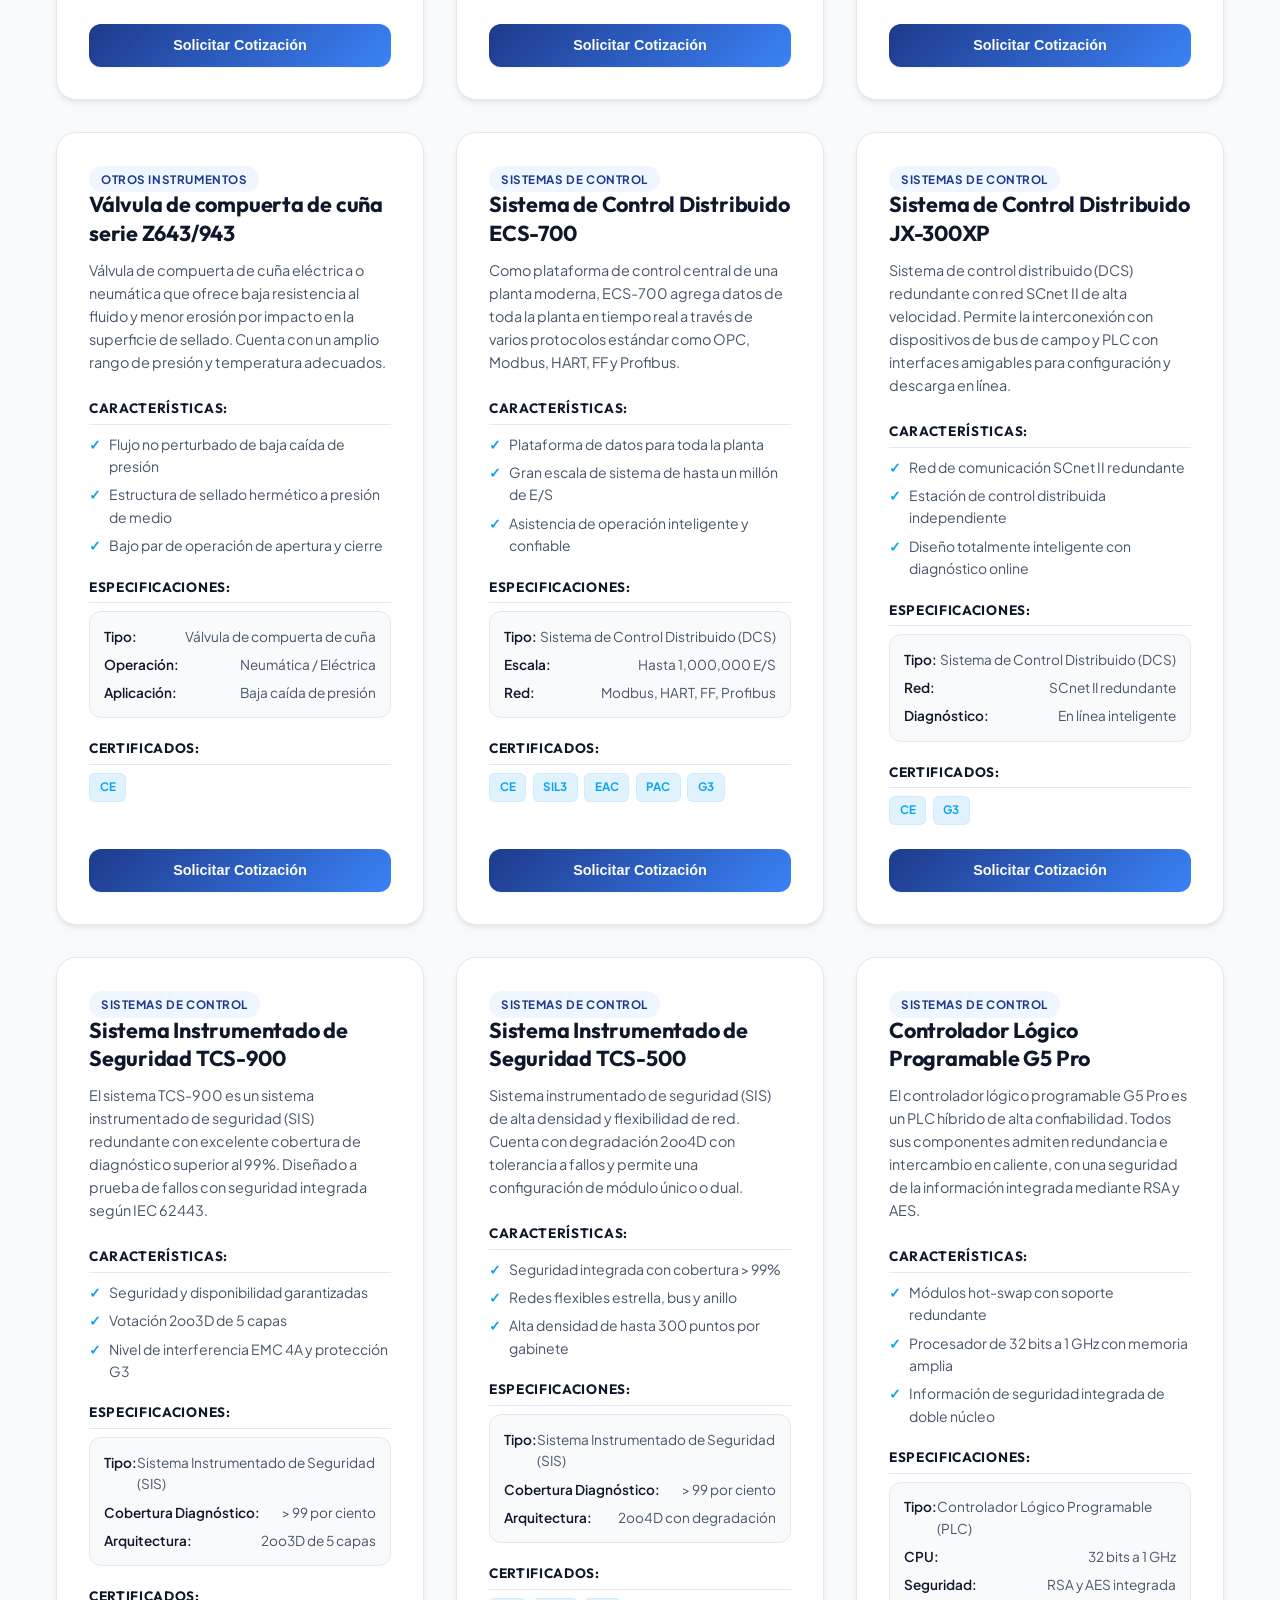
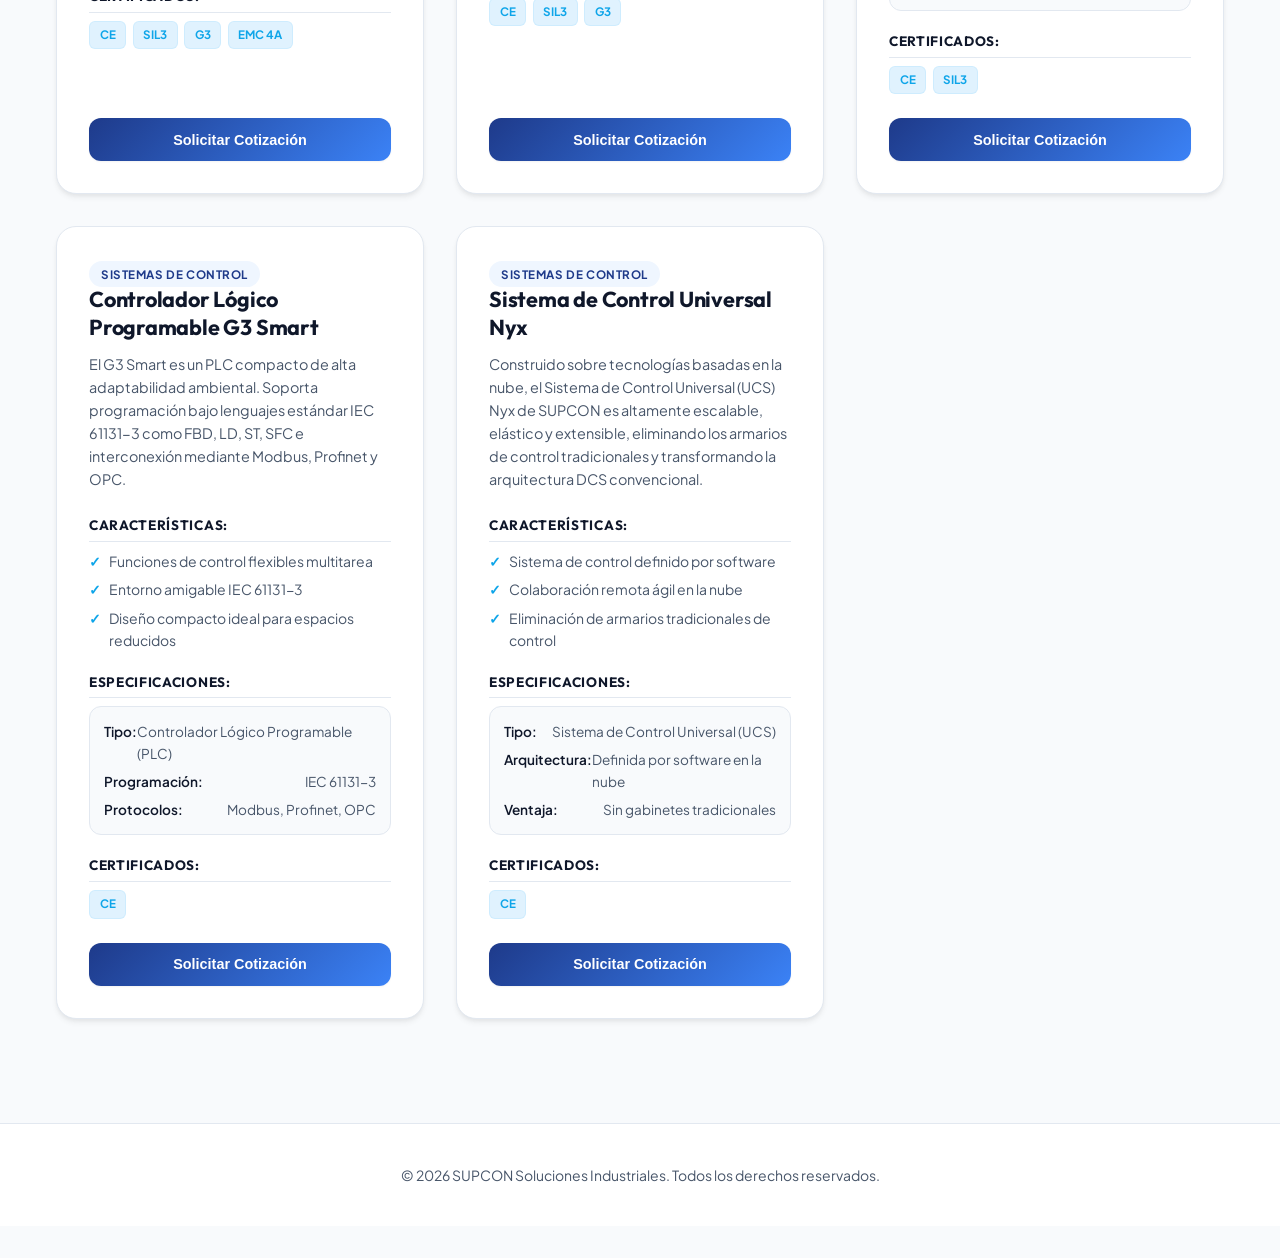
==== commit 173fea83: "Isolate Cementos Melon project into dedicated subdirectory and update SUPCON catalog with 38 real pr" ====
--- a/SUPCON Soluciones /index.html
+++ b/SUPCON Soluciones /index.html
@@ -38,6 +38,7 @@
             <button class="cat-btn" data-category="Válvulas de Bola">Válvulas de Bola</button>
             <button class="cat-btn" data-category="Válvulas de Mariposa">Válvulas de Mariposa</button>
             <button class="cat-btn" data-category="Otros Instrumentos">Otros Instrumentos</button>
+            <button class="cat-btn" data-category="Sistemas de Control">Sistemas de Control</button>
           </div>
         </div>
 
--- a/SUPCON Soluciones /css/styles.css
+++ b/SUPCON Soluciones /css/styles.css
@@ -542,6 +542,7 @@
 .bg-gray-100 { background-color: var(--bg-main); }
 .bg-gray-200 { background-color: var(--primary-light); }
 .border-gray-300 { border: 1.5px solid var(--border-color); }
+.hidden { display: none !important; }
 
 #close-modal:hover {
   background-color: var(--bg-main);
